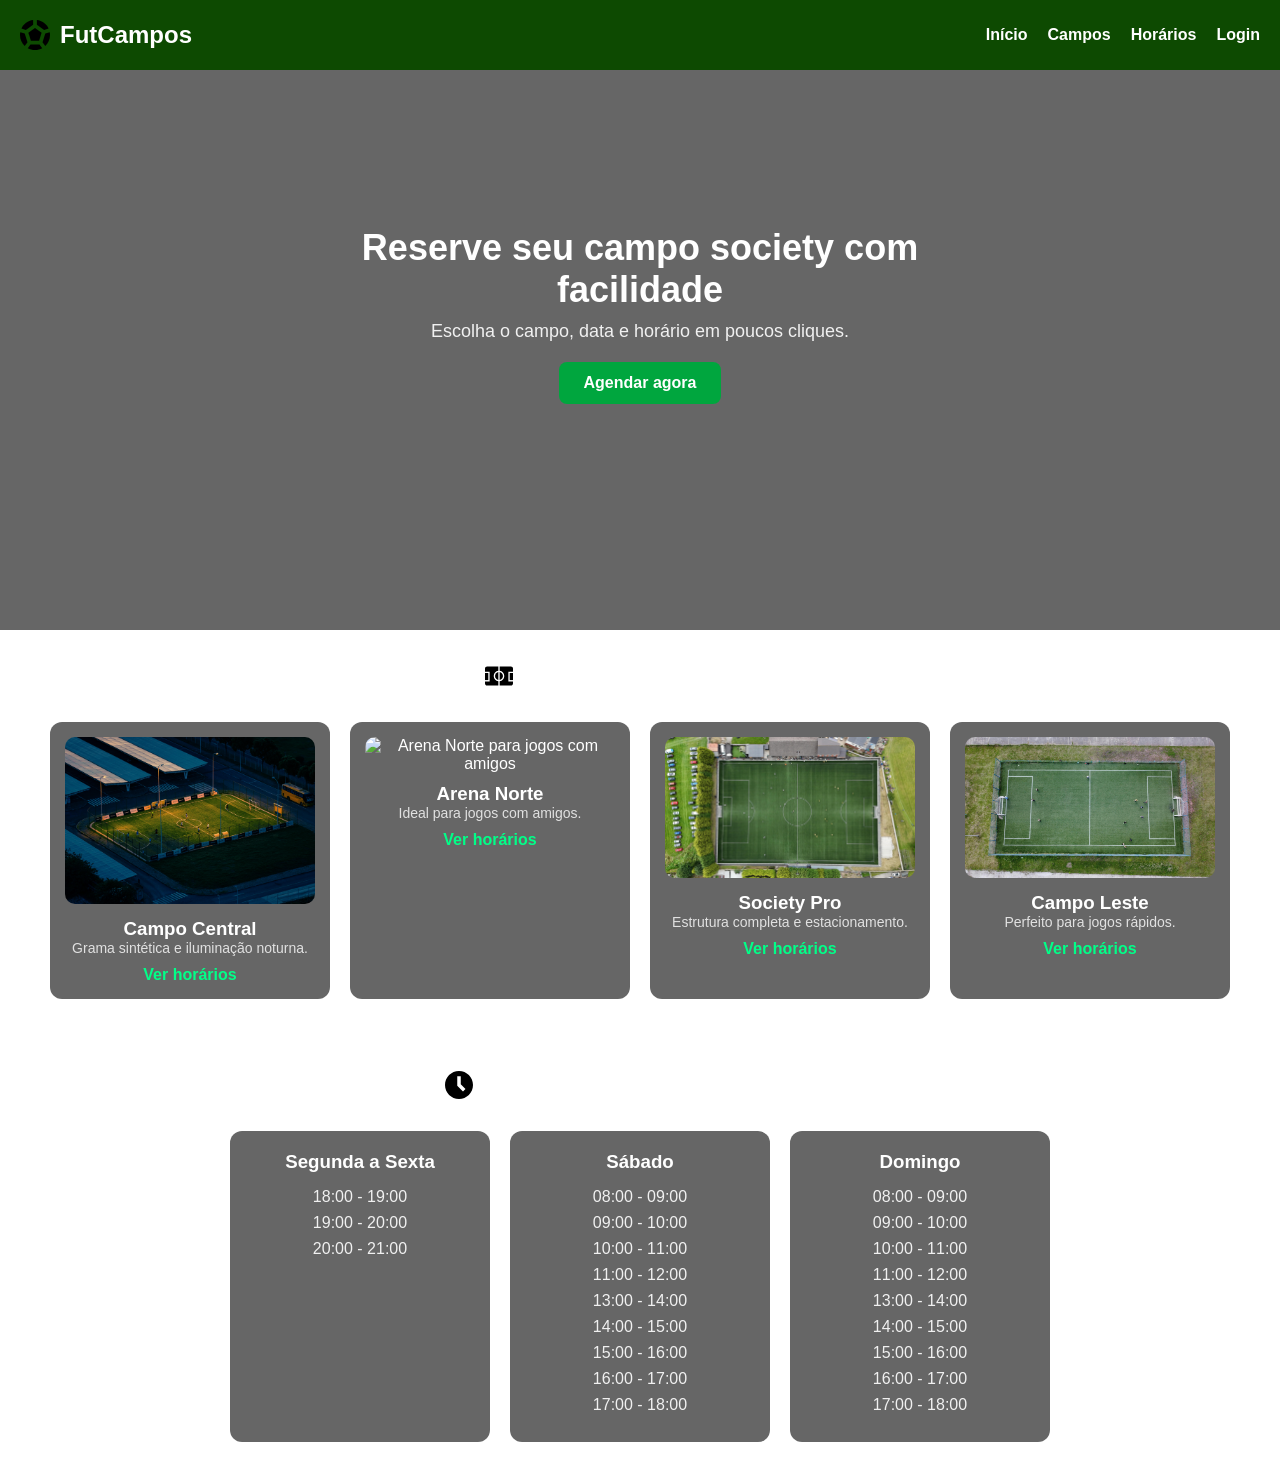
==== index.html @ c00eb6a9 "corrige fechamento da tag main" ====
<!DOCTYPE html>
<html lang="pt-BR">
<head>
    <meta charset="UTF-8">
    <meta name="viewport" content="width=device-width, initial-scale=1.0">
    <title>FutCampos</title>

    <link rel="stylesheet" href="css/style.css">
</head>

<body>

    <!-- FUNDO -->
    <div class="background"></div>

    <!-- CABEÇALHO -->
    <header class="header">

        <h1 id="logo">
            <img src="icones/Logo.svg" alt="Logo FutCampos">
            FutCampos
        </h1>

        <!-- MENU DE NAVEGAÇÃO -->
        <nav class="menu">
            <a href="#">Início</a>
            <a href="#">Campos</a>
            <a href="#">Horários</a>
            <a href="#">Login</a>
        </nav>

    </header>

    <!-- CONTEÚDO PRINCIPAL -->
    <main>

        <!-- HERO -->
        <section class="hero">

            <h2>Reserve seu campo society com facilidade</h2>

            <p>
                Escolha o campo, data e horário em poucos cliques.
            </p>

            <button>Agendar agora</button>

        </section>

        <!-- CAMPOS -->
        <section class="campos">

            <h2>
                <img src="icones/Campos.svg" alt="Campos disponíveis">
                Campos disponíveis
            </h2>

            <!-- CONTAINER DOS CARDS -->
            <div class="cards-container">

                <!-- CARD 1 -->
                <article class="card">

                    <img src="imagens/CampoCentral.jpg"
                         alt="Campo Central com grama sintética">

                    <h3>Campo Central</h3>

                    <p>
                        Grama sintética e iluminação noturna.
                    </p>

                    <a href="#">Ver horários</a>

                </article>

                <!-- CARD 2 -->
                <article class="card">

                    <img src="imagens/ArenaNorte.jpg"
                         alt="Arena Norte para jogos com amigos">

                    <h3>Arena Norte</h3>

                    <p>
                        Ideal para jogos com amigos.
                    </p>

                    <a href="#">Ver horários</a>

                </article>

                <!-- CARD 3 -->
                <article class="card">

                    <img src="imagens/SocietyPro.jpg"
                         alt="Campo Society Pro com estacionamento">

                    <h3>Society Pro</h3>

                    <p>
                        Estrutura completa e estacionamento.
                    </p>

                    <a href="#">Ver horários</a>

                </article>

                <!-- CARD 4 -->
                <article class="card">

                    <img src="imagens/CampoLeste.jpg"
                         alt="Campo Leste para jogos de futebol society">

                    <h3>Campo Leste</h3>

                    <p>
                        Perfeito para jogos rápidos.
                    </p>

                    <a href="#">Ver horários</a>

                </article>

            </div>

        </section>

                <!-- HORÁRIOS -->
        <section class="horarios">

            <h2>
                <img src="icones/Horarios.svg" alt="Horários De Agendamento">
                Horários De Agendamento
            </h2>

            <div class="horarios-container">

                <article class="horario-card">
                    <h3>Segunda a Sexta</h3>

                    <p>18:00 - 19:00</p>
                    <p>19:00 - 20:00</p>
                    <p>20:00 - 21:00</p>
                </article>

                <article class="horario-card">
                    <h3>Sábado</h3>

                    <p>08:00 - 09:00</p>
                    <p>09:00 - 10:00</p>
                    <p>10:00 - 11:00</p>
                    <p>11:00 - 12:00</p>
                    <p>13:00 - 14:00</p>
                    <p>14:00 - 15:00</p>
                    <p>15:00 - 16:00</p>
                    <p>16:00 - 17:00</p>
                    <p>17:00 - 18:00</p>
                </article>

                <article class="horario-card">
                    <h3>Domingo</h3>

                    <p>08:00 - 09:00</p>
                    <p>09:00 - 10:00</p>
                    <p>10:00 - 11:00</p>
                    <p>11:00 - 12:00</p>
                    <p>13:00 - 14:00</p>
                    <p>14:00 - 15:00</p>
                    <p>15:00 - 16:00</p>
                    <p>16:00 - 17:00</p>
                    <p>17:00 - 18:00</p>
                </article>

            </div>

        </section>
    </main>

</body>
</html>
---- css/style.css ----
/* ===================== */
/* RESET */
/* ===================== */
* {
    margin: 0;
    padding: 0;
    box-sizing: border-box;
}

/* ===================== */
/* BODY */
/* ===================== */
body {
    font-family: Arial, sans-serif;
}

/* ===================== */
/* FUNDO */
/* ===================== */
.background {
    position: fixed;
    inset: 0;

    background: url("../imagens/Bg.jpg") center/cover no-repeat;

    filter: blur(10px);
    transform: scale(1.1);

    z-index: 0;
}

/* ===================== */
/* HEADER */
/* ===================== */
.header {
    position: fixed;
    top: 0;
    left: 0;

    width: 100%;
    height: 70px;

    background: rgb(13, 74, 1);

    display: flex;
    align-items: center;
    justify-content: space-between;

    padding: 0 20px;

    z-index: 10;
}

/* ===================== */
/* LOGO */
/* ===================== */
#logo {
    color: white;
    font-size: 24px;
    font-weight: bold;

    display: flex;
    align-items: center;
    gap: 10px;
}

#logo img {
    width: 30px;
    height: 30px;
    object-fit: contain;
}

/* ===================== */
/* MENU */
/* ===================== */
.menu {
    display: flex;
    gap: 20px;
}

.menu a {
    color: white;
    text-decoration: none;
    font-weight: bold;

    transition: 0.2s;
}

.menu a:hover {
    opacity: 0.7;
}

/* ===================== */
/* HERO */
/* ===================== */
.hero {
    height: 70vh;

    display: flex;
    flex-direction: column;
    justify-content: center;
    align-items: center;

    text-align: center;
    color: white;

    padding: 0 20px;

    position: relative;
    z-index: 2;

    background: rgba(0, 0, 0, 0.6);
}

/* TÍTULO */
.hero h2 {
    font-size: 36px;
    max-width: 600px;
}

/* TEXTO */
.hero p {
    margin-top: 10px;

    font-size: 18px;
    opacity: 0.9;

    max-width: 500px;
}

/* BOTÃO */
.hero button {
    margin-top: 20px;

    padding: 12px 25px;

    border: none;
    border-radius: 8px;

    background: #00a63e;
    color: white;

    font-size: 16px;
    font-weight: bold;

    cursor: pointer;

    transition: 0.2s;
}

.hero button:hover {
    transform: scale(1.05);
    background: #008f35;
}

/* ===================== */
/* SEÇÃO CAMPOS */
/* ===================== */
.campos {
    padding: 30px 20px;

    text-align: center;
    color: white;

    position: relative;
    z-index: 2;
}

/* TÍTULO */
.campos h2 {
    font-size: 28px;
    margin-bottom: 30px;

    display: flex;
    align-items: center;
    justify-content: center;
    gap: 10px;
}

.campos h2 img {
    width: 28px;
    height: 28px;
}

/* ===================== */
/* CONTAINER DOS CARDS */
/* ===================== */
.cards-container {
    display: flex;
    justify-content: center;
    gap: 20px;

    flex-wrap: wrap;
}

/* ===================== */
/* CARD */
/* ===================== */
.card {
    width: 280px;

    background: rgba(0, 0, 0, 0.6);

    border-radius: 12px;

    padding: 15px;

    transition: 0.3s;
}

.card:hover {
    transform: translateY(-5px);
}

/* IMAGEM */
.card img {
    width: 100%;
    border-radius: 10px;
}

/* TÍTULO */
.card h3 {
    margin-top: 10px;
}

/* TEXTO */
.card p {
    font-size: 14px;
    opacity: 0.8;
}

/* LINK */
.card a {
    display: inline-block;
    margin-top: 10px;

    color: #00ff88;

    font-weight: bold;
    text-decoration: none;
}

/* ===================== */
/* HORÁRIOS */
/* ===================== */
.horarios {
    padding: 40px 20px;

    text-align: center;
    color: white;

    position: relative;
    z-index: 2;
}

/* TÍTULO */
.horarios h2 {
    font-size: 28px;
    margin-bottom: 30px;

    display: flex;
    align-items: center;
    justify-content: center;
    gap: 10px;
}

.horarios h2 img {
    width: 28px;
    height: 28px;
}

/* CONTAINER */
.horarios-container {
    display: flex;
    justify-content: center;
    gap: 20px;

    flex-wrap: wrap;
}

/* CARD */
.horario-card {
    width: 260px;

    background: rgba(0, 0, 0, 0.6);

    border-radius: 12px;

    padding: 20px;
}

/* TÍTULO */
.horario-card h3 {
    margin-bottom: 15px;
}

/* HORÁRIOS */
.horario-card p {
    margin: 8px 0;

    opacity: 0.9;
}
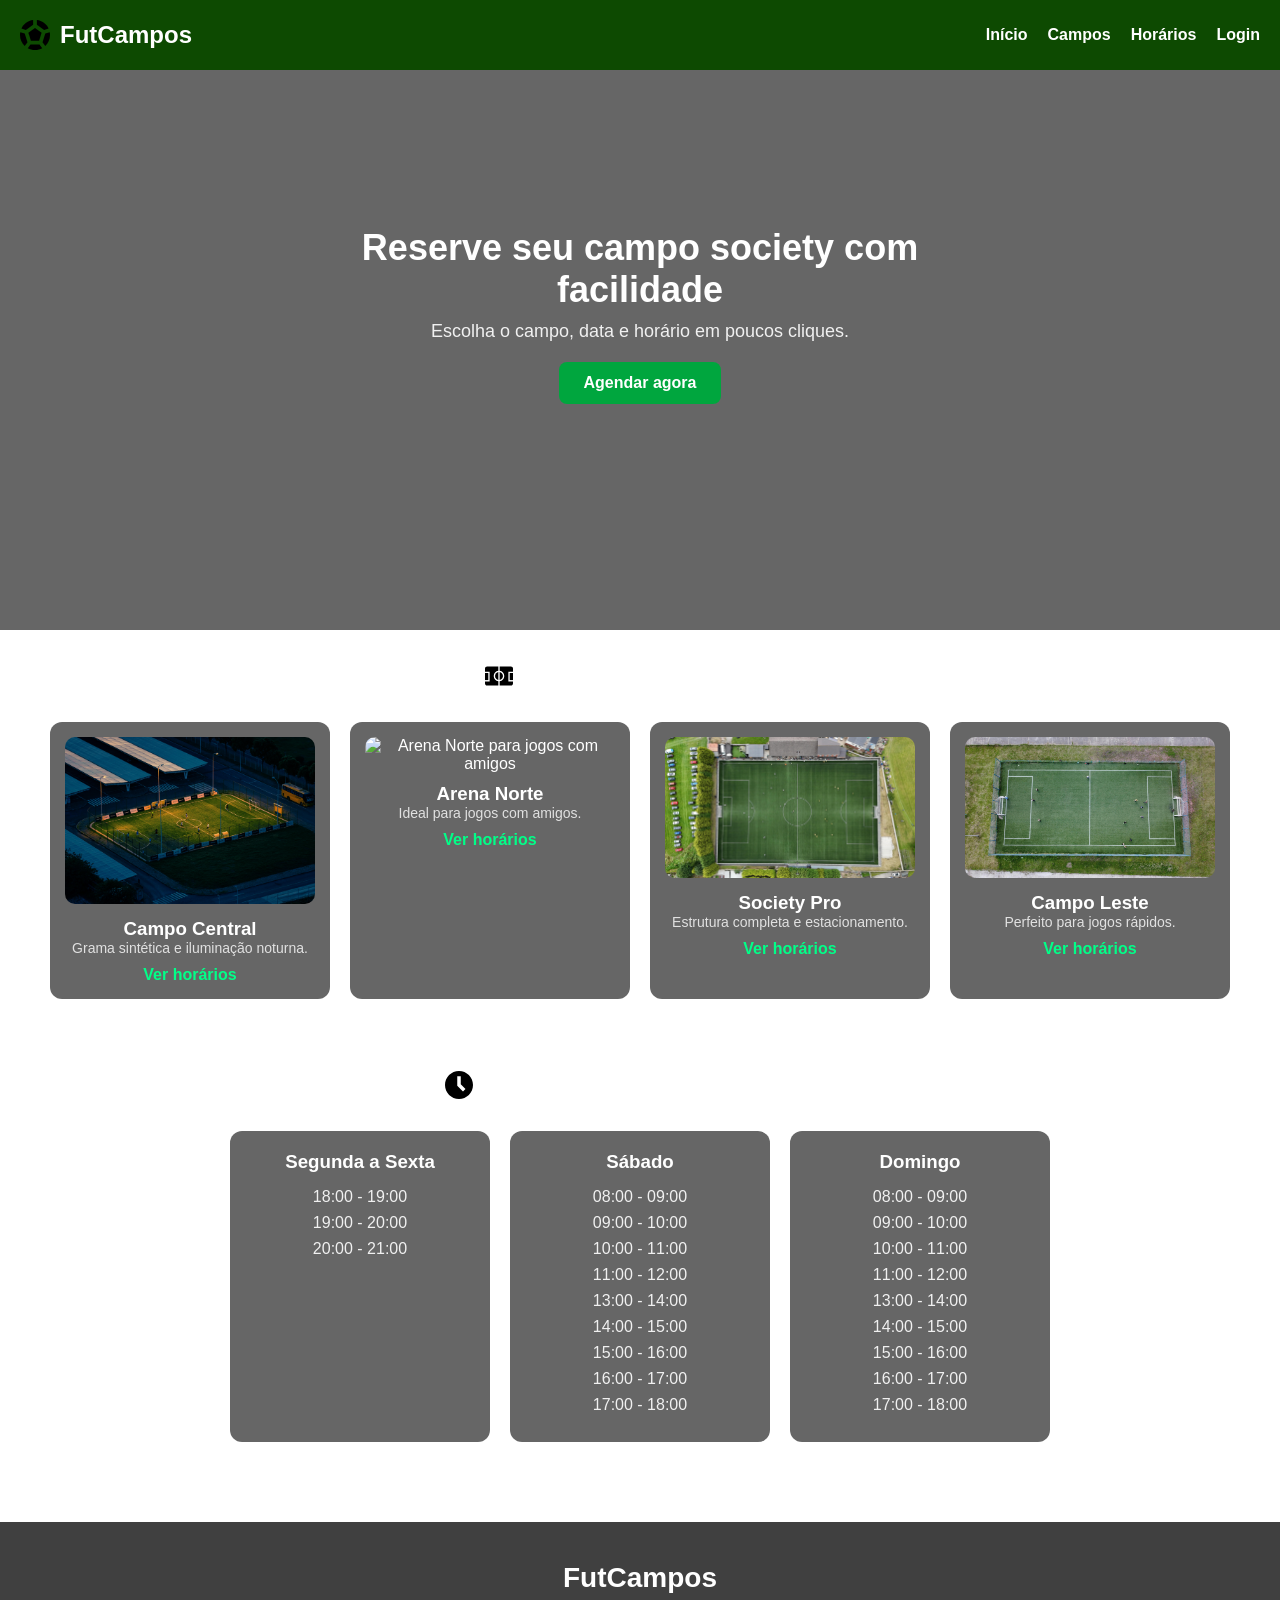
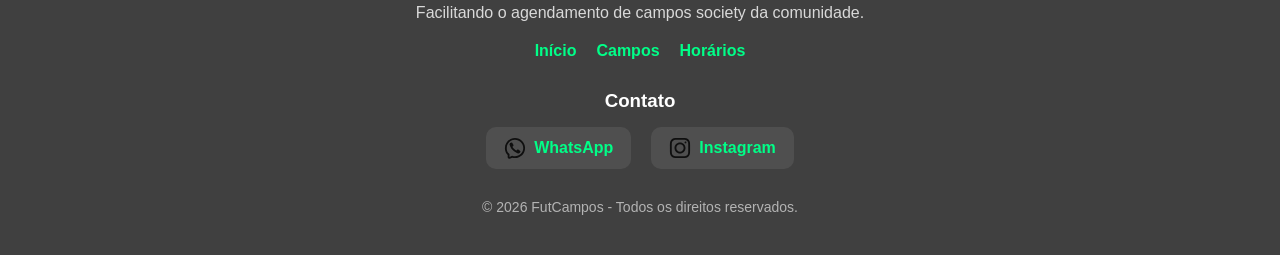
==== commit c7c5586f: "footer e contatos" ====
--- a/index.html
+++ b/index.html
@@ -177,5 +177,59 @@
         </section>
     </main>
 
+    <!-- RODAPÉ -->
+    <footer class="footer">
+
+        <div class="footer-content">
+
+            <h2>FutCampos</h2>
+
+            <p>
+                Facilitando o agendamento de campos society da comunidade.
+            </p>
+
+            <div class="footer-links">
+
+                <a href="#">Início</a>
+                <a href="#">Campos</a>
+                <a href="#">Horários</a>
+
+            </div>
+
+                <div class="footer-contato">
+
+                    <h3>Contato</h3>
+
+                    <div class="contato-links">
+
+                        <a href="https://wa.me/5543999999999"
+                        target="_blank">
+
+                            <img src="icones/Whatsapp.svg"
+                                alt="WhatsApp">
+
+                            WhatsApp
+                        </a>
+
+                        <a href="https://www.instagram.com"
+                        target="_blank">
+
+                            <img src="icones/Instagram.svg"
+                                alt="Instagram">
+
+                            Instagram
+                        </a>
+
+                    </div>
+
+                </div>
+            <span class="copyright">
+                © 2026 FutCampos - Todos os direitos reservados.
+            </span>
+
+        </div>
+
+    </footer>
+
 </body>
 </html>
--- a/css/style.css
+++ b/css/style.css
@@ -299,4 +299,123 @@
     margin: 8px 0;
 
     opacity: 0.9;
+}
+
+/* ===================== */
+/* FOOTER */
+/* ===================== */
+.footer {
+    background: rgba(0, 0, 0, 0.75);
+
+    color: white;
+
+    padding: 40px 20px;
+
+    text-align: center;
+
+    position: relative;
+    z-index: 2;
+
+    margin-top: 40px;
+
+    backdrop-filter: blur(6px);
+}
+
+/* CONTEÚDO */
+.footer-content {
+    max-width: 1000px;
+    margin: 0 auto;
+}
+
+/* TÍTULO */
+.footer h2 {
+    font-size: 28px;
+}
+
+/* TEXTO */
+.footer p {
+    margin-top: 10px;
+
+    opacity: 0.8;
+}
+
+/* LINKS */
+.footer-links {
+    margin-top: 20px;
+
+    display: flex;
+    justify-content: center;
+    gap: 20px;
+
+    flex-wrap: wrap;
+}
+
+/* LINKS GERAIS */
+.footer a {
+    color: #00ff88;
+
+    text-decoration: none;
+
+    font-weight: bold;
+
+    transition: 0.2s;
+}
+
+.footer a:hover {
+    opacity: 0.7;
+}
+
+/* COPYRIGHT */
+.copyright {
+    display: block;
+
+    margin-top: 30px;
+
+    opacity: 0.6;
+
+    font-size: 14px;
+}
+
+/* ===================== */
+/* CONTATO FOOTER */
+/* ===================== */
+.footer-contato {
+    margin-top: 30px;
+}
+
+.footer-contato h3 {
+    margin-bottom: 15px;
+}
+
+.contato-links {
+    display: flex;
+    justify-content: center;
+    gap: 20px;
+
+    flex-wrap: wrap;
+}
+
+.contato-links a {
+    display: flex;
+    align-items: center;
+    gap: 8px;
+
+    background: rgba(255, 255, 255, 0.08);
+
+    padding: 10px 18px;
+
+    border-radius: 10px;
+
+    transition: 0.3s;
+}
+
+.contato-links a:hover {
+    transform: translateY(-3px);
+
+    background: rgba(255, 255, 255, 0.15);
+}
+
+.contato-links img {
+    width: 22px;
+    height: 22px;
 }
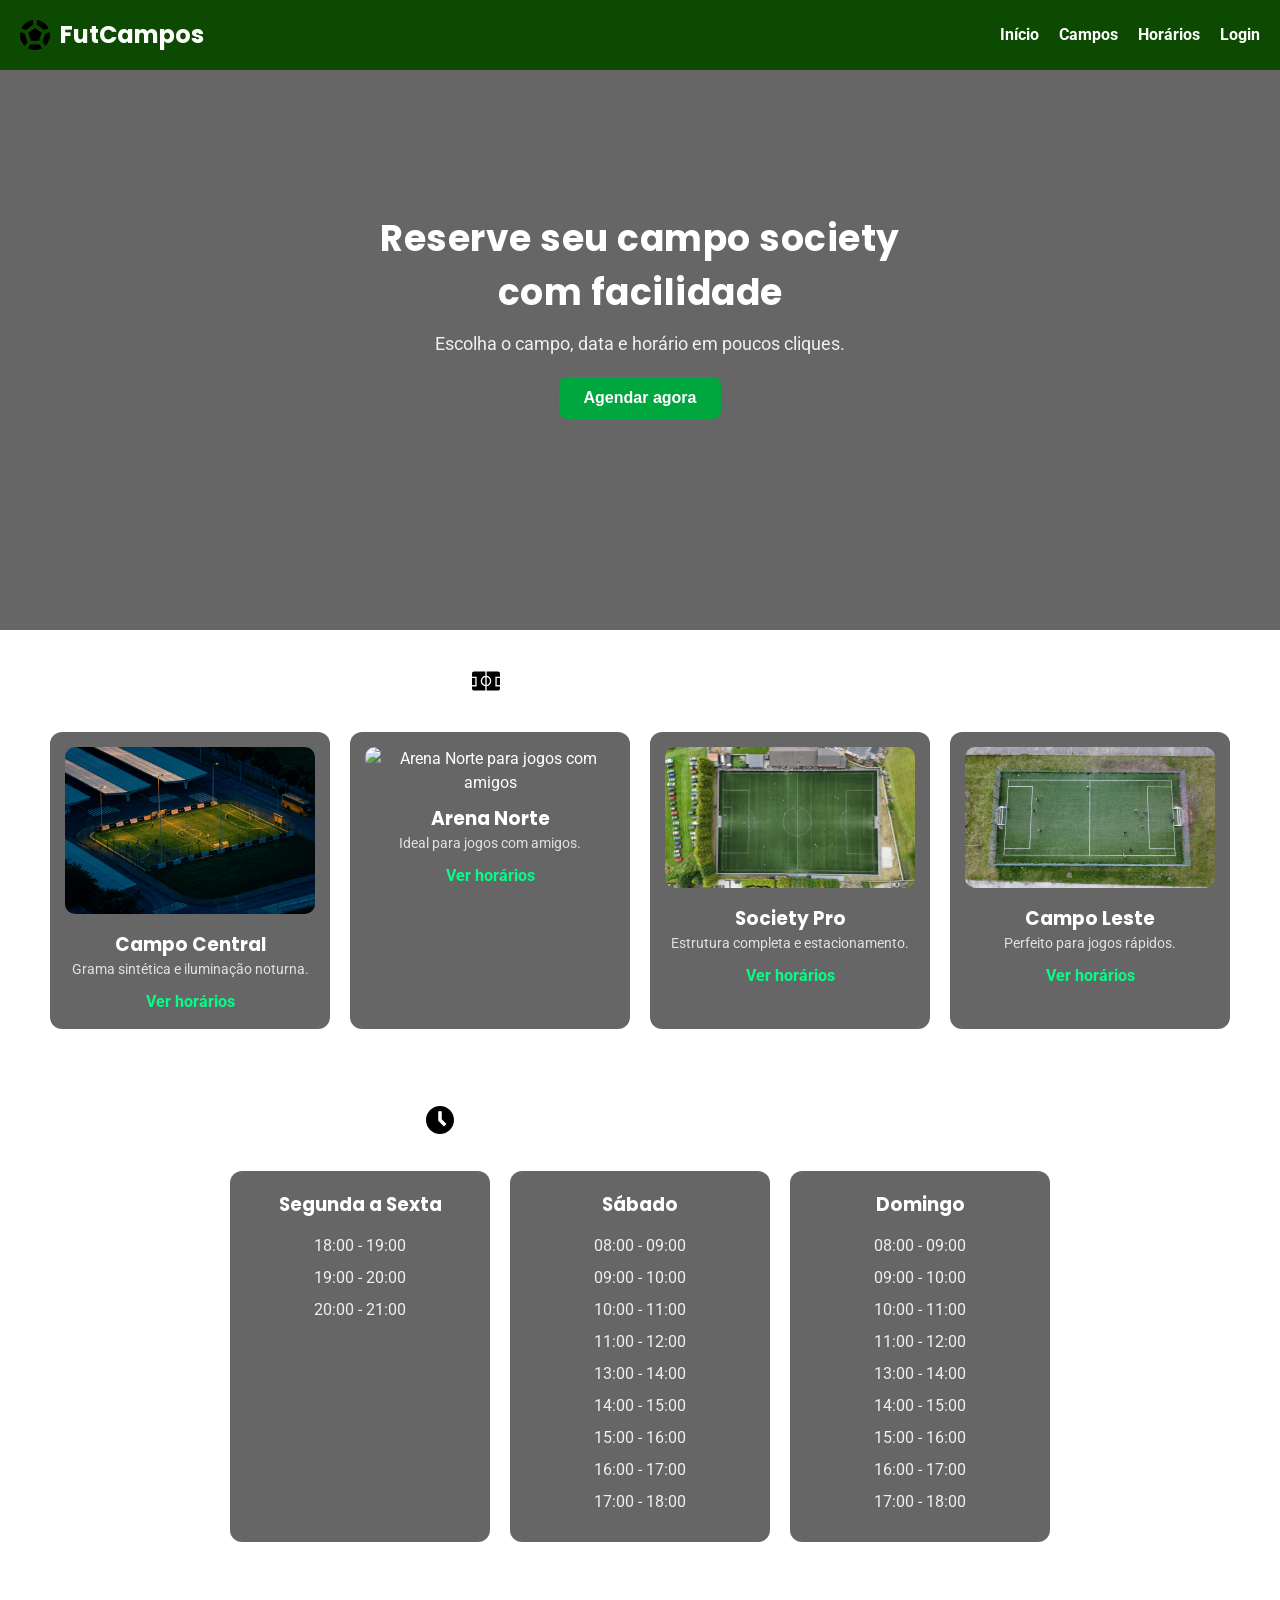
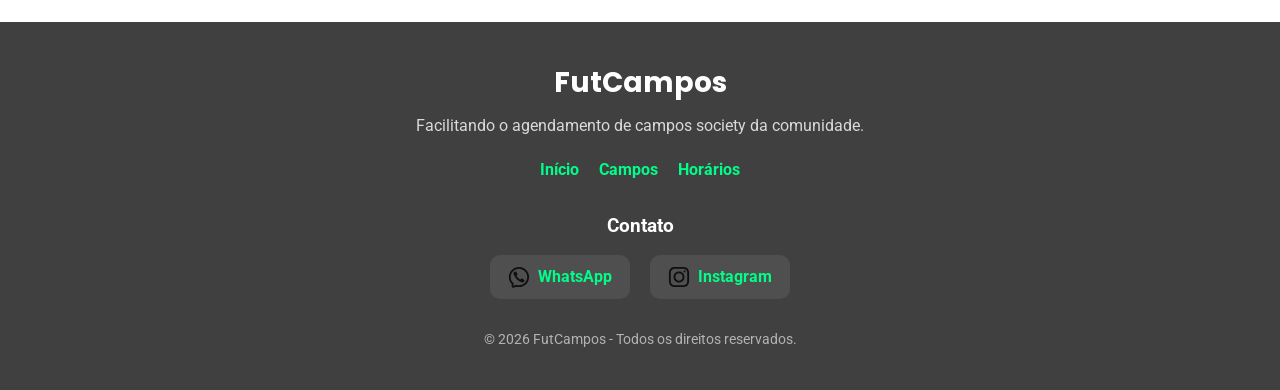
==== commit 5b323213: "Consertei os botões e mudei algumas fontes" ====
--- a/index.html
+++ b/index.html
@@ -1,10 +1,23 @@
 <!DOCTYPE html>
 <html lang="pt-BR">
+
 <head>
     <meta charset="UTF-8">
     <meta name="viewport" content="width=device-width, initial-scale=1.0">
+
     <title>FutCampos</title>
 
+    <!-- GOOGLE FONTS -->
+    <link rel="preconnect" href="https://fonts.googleapis.com">
+
+    <link rel="preconnect"
+          href="https://fonts.gstatic.com"
+          crossorigin>
+
+    <link href="https://fonts.googleapis.com/css2?family=Poppins:wght@400;600;700&family=Roboto:wght@400;500&display=swap"
+          rel="stylesheet">
+
+    <!-- CSS -->
     <link rel="stylesheet" href="css/style.css">
 </head>
 
@@ -23,10 +36,10 @@
 
         <!-- MENU DE NAVEGAÇÃO -->
         <nav class="menu">
-            <a href="#">Início</a>
-            <a href="#">Campos</a>
-            <a href="#">Horários</a>
-            <a href="#">Login</a>
+            <a href="#inicio">Início</a>
+            <a href="#campos">Campos</a>
+            <a href="#horarios">Horários</a>
+            <a href="login.html">Login</a>
         </nav>
 
     </header>
@@ -35,7 +48,7 @@
     <main>
 
         <!-- HERO -->
-        <section class="hero">
+        <section class="hero" id="inicio">
 
             <h2>Reserve seu campo society com facilidade</h2>
 
@@ -48,7 +61,7 @@
         </section>
 
         <!-- CAMPOS -->
-        <section class="campos">
+        <section class="campos" id="campos">
 
             <h2>
                 <img src="icones/Campos.svg" alt="Campos disponíveis">
@@ -126,25 +139,30 @@
 
         </section>
 
-                <!-- HORÁRIOS -->
-        <section class="horarios">
+        <!-- HORÁRIOS -->
+        <section class="horarios" id="horarios">
 
             <h2>
-                <img src="icones/Horarios.svg" alt="Horários De Agendamento">
+                <img src="icones/Horarios.svg"
+                     alt="Horários De Agendamento">
+
                 Horários De Agendamento
             </h2>
 
             <div class="horarios-container">
 
                 <article class="horario-card">
+
                     <h3>Segunda a Sexta</h3>
 
                     <p>18:00 - 19:00</p>
                     <p>19:00 - 20:00</p>
                     <p>20:00 - 21:00</p>
+
                 </article>
 
                 <article class="horario-card">
+
                     <h3>Sábado</h3>
 
                     <p>08:00 - 09:00</p>
@@ -156,9 +174,11 @@
                     <p>15:00 - 16:00</p>
                     <p>16:00 - 17:00</p>
                     <p>17:00 - 18:00</p>
+
                 </article>
 
                 <article class="horario-card">
+
                     <h3>Domingo</h3>
 
                     <p>08:00 - 09:00</p>
@@ -170,11 +190,13 @@
                     <p>15:00 - 16:00</p>
                     <p>16:00 - 17:00</p>
                     <p>17:00 - 18:00</p>
+
                 </article>
 
             </div>
 
         </section>
+
     </main>
 
     <!-- RODAPÉ -->
@@ -190,39 +212,43 @@
 
             <div class="footer-links">
 
-                <a href="#">Início</a>
-                <a href="#">Campos</a>
-                <a href="#">Horários</a>
-
-            </div>
-
-                <div class="footer-contato">
-
-                    <h3>Contato</h3>
-
-                    <div class="contato-links">
-
-                        <a href="https://wa.me/5543999999999"
-                        target="_blank">
-
-                            <img src="icones/Whatsapp.svg"
-                                alt="WhatsApp">
-
-                            WhatsApp
-                        </a>
-
-                        <a href="https://www.instagram.com"
-                        target="_blank">
-
-                            <img src="icones/Instagram.svg"
-                                alt="Instagram">
-
-                            Instagram
-                        </a>
-
-                    </div>
+                <a href="#inicio">Início</a>
+                <a href="#campos">Campos</a>
+                <a href="#horarios">Horários</a>
+
+            </div>
+
+            <!-- CONTATO -->
+            <div class="footer-contato">
+
+                <h3>Contato</h3>
+
+                <div class="contato-links">
+
+                    <a href="https://wa.me/5543999999999"
+                       target="_blank">
+
+                        <img src="icones/Whatsapp.svg"
+                             alt="WhatsApp">
+
+                        WhatsApp
+
+                    </a>
+
+                    <a href="https://www.instagram.com"
+                       target="_blank">
+
+                        <img src="icones/Instagram.svg"
+                             alt="Instagram">
+
+                        Instagram
+
+                    </a>
 
                 </div>
+
+            </div>
+
             <span class="copyright">
                 © 2026 FutCampos - Todos os direitos reservados.
             </span>
@@ -232,4 +258,5 @@
     </footer>
 
 </body>
-</html>
+
+</html>
--- a/css/style.css
+++ b/css/style.css
@@ -11,7 +11,21 @@
 /* BODY */
 /* ===================== */
 body {
-    font-family: Arial, sans-serif;
+    font-family: 'Roboto', sans-serif;
+    line-height: 1.5;
+}
+
+/* ===================== */
+/* FONTES DOS TÍTULOS */
+/* ===================== */
+.hero h2,
+.campos h2,
+.horarios h2,
+.footer h2,
+.card h3,
+.horario-card h3,
+#logo {
+    font-family: 'Poppins', sans-serif;
 }
 
 /* ===================== */
@@ -116,6 +130,9 @@
 .hero h2 {
     font-size: 36px;
     max-width: 600px;
+
+    font-weight: 700;
+    letter-spacing: 0.5px;
 }
 
 /* TEXTO */
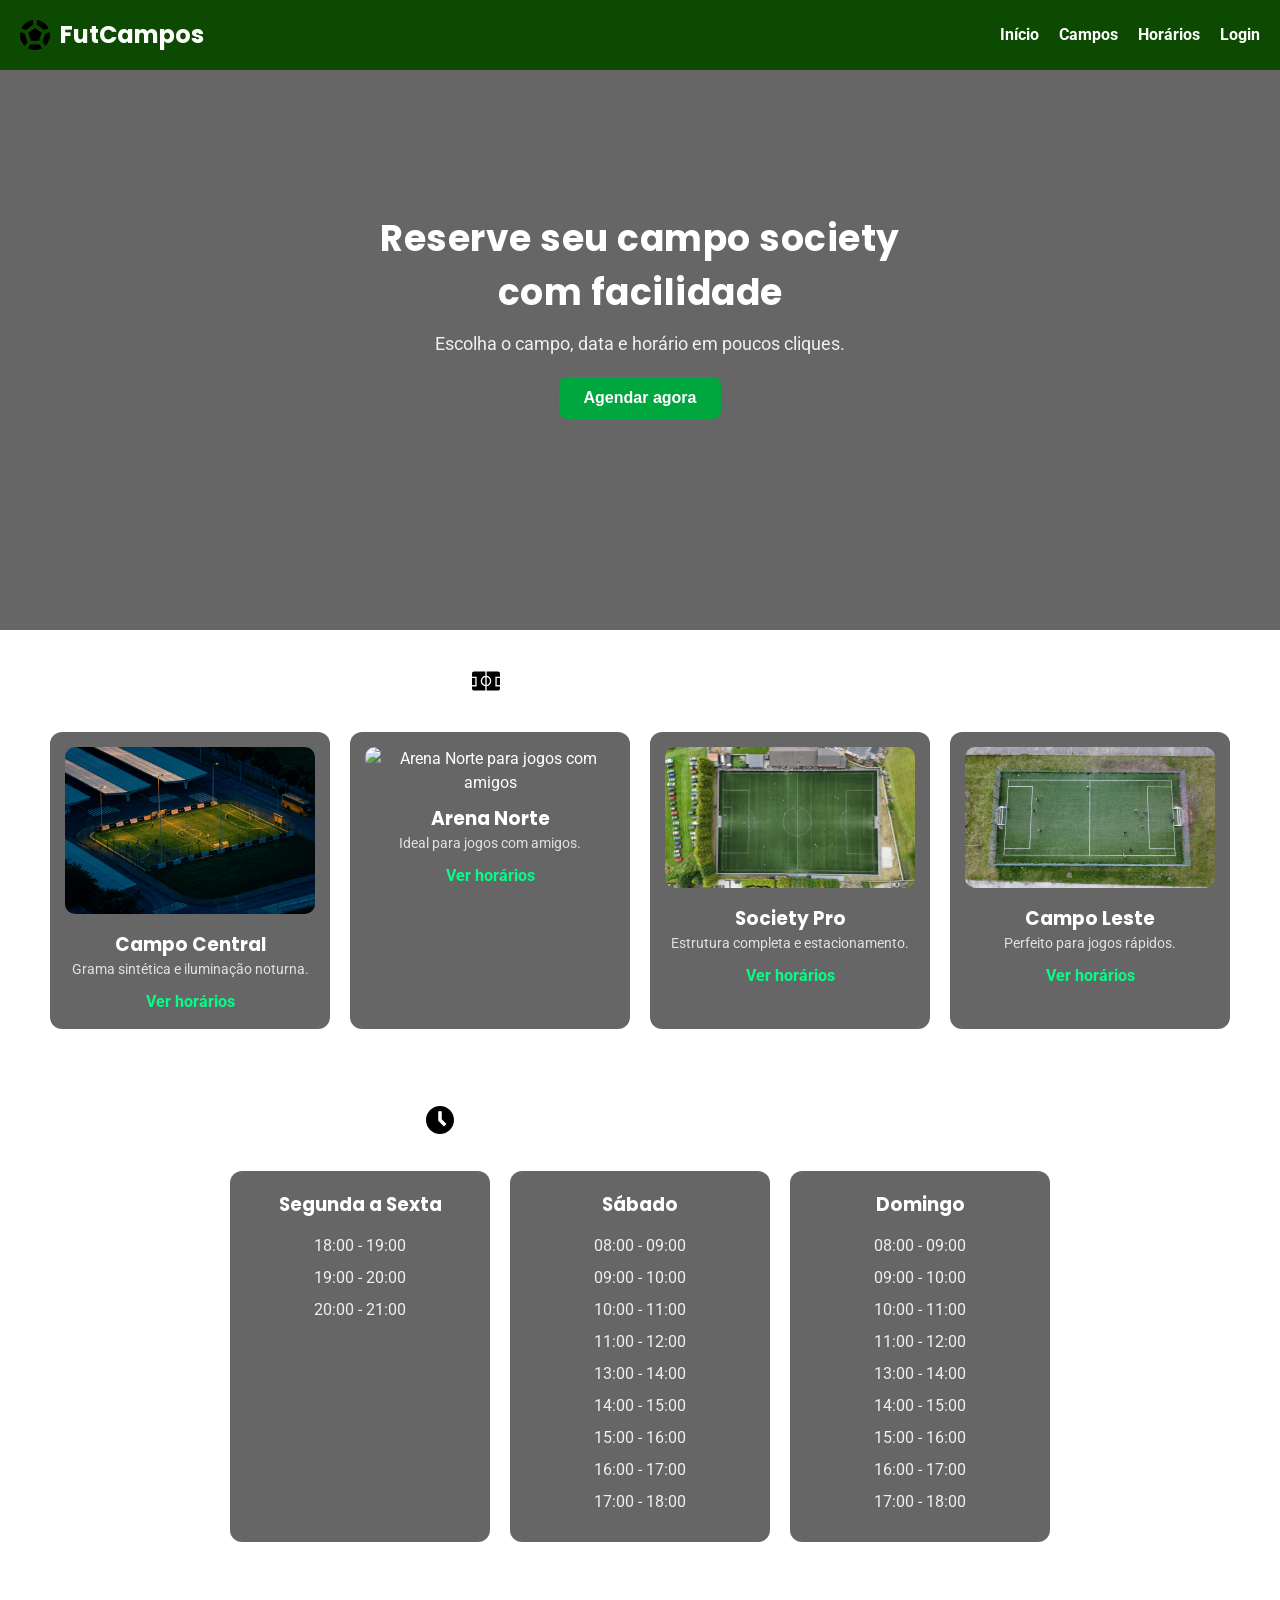
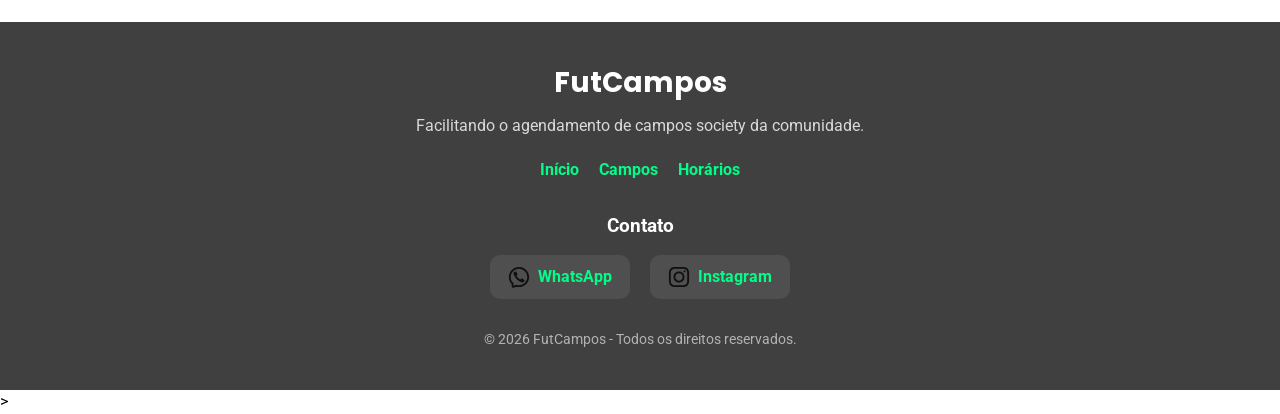
==== commit 6b7dd28f: "correção da cor da caixa da janela de login" ====
--- a/index.html
+++ b/index.html
@@ -259,4 +259,4 @@
 
 </body>
 
-</html>+</html>>
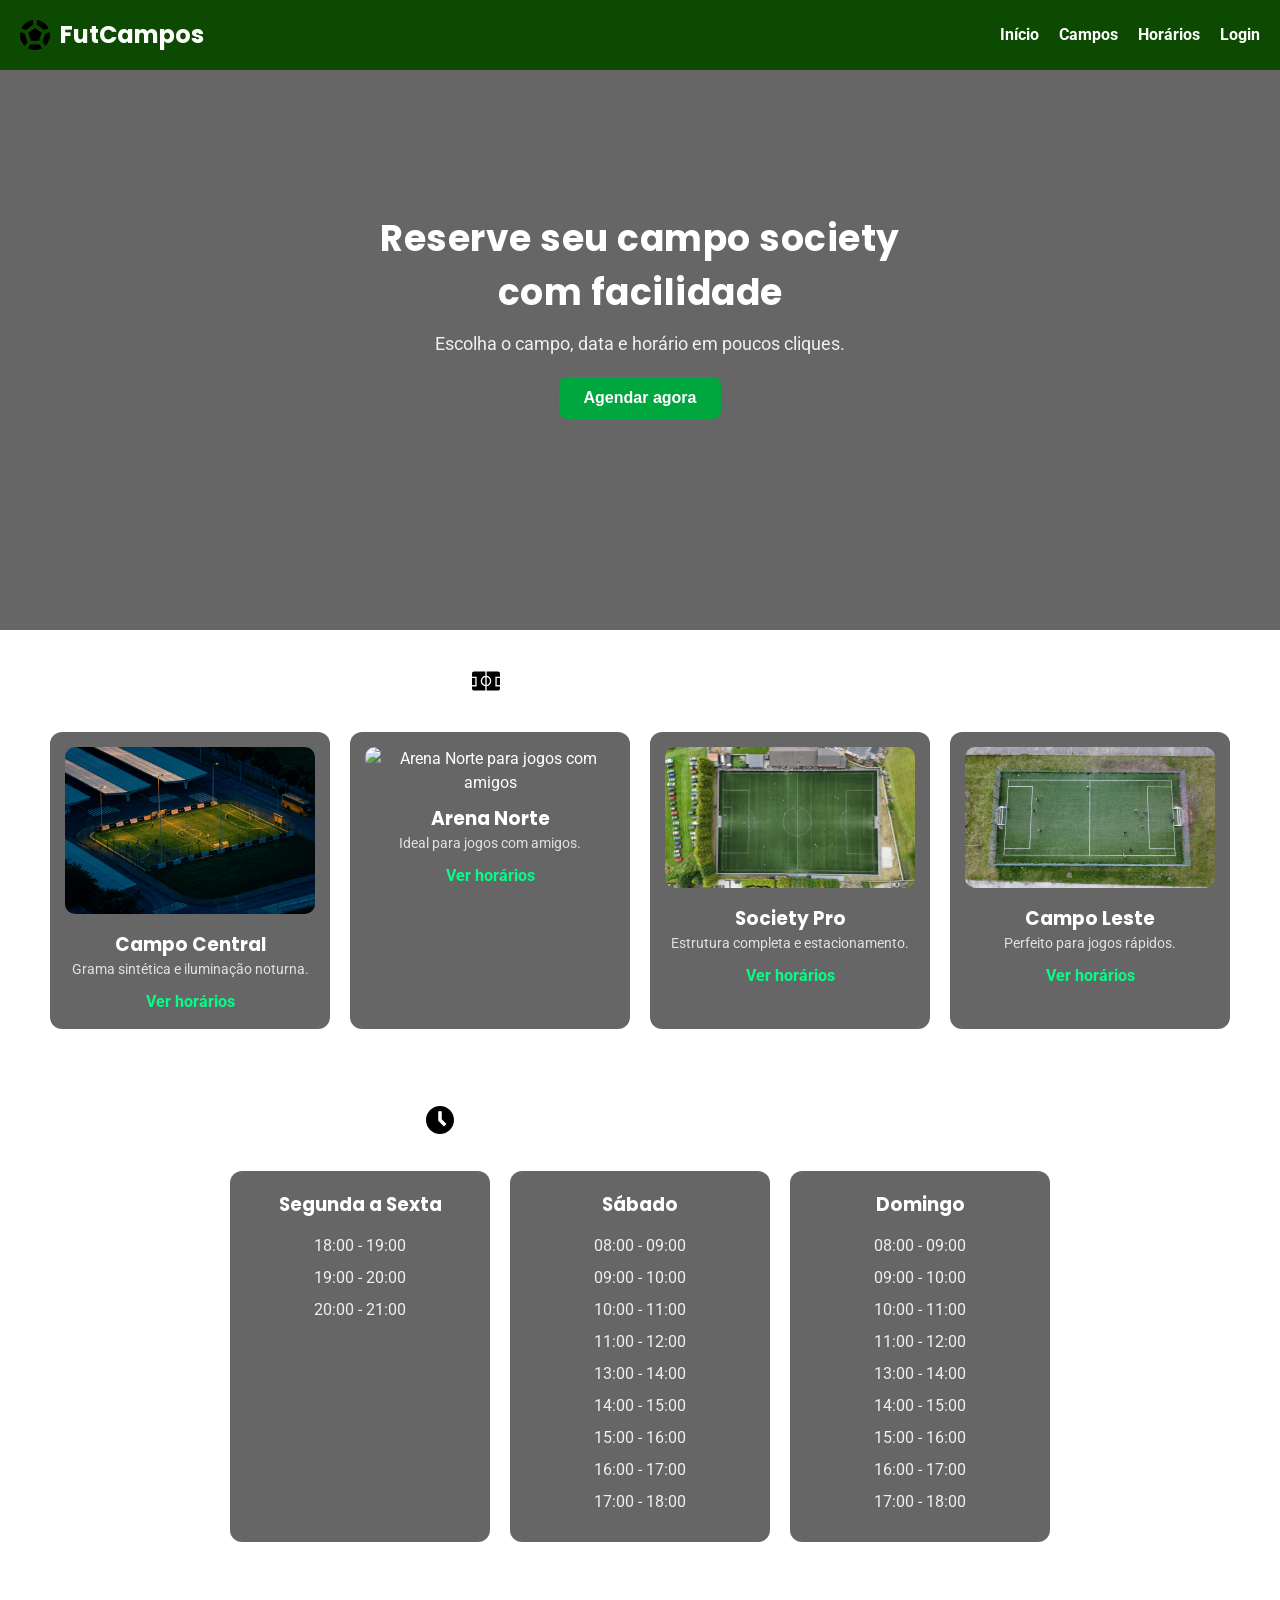
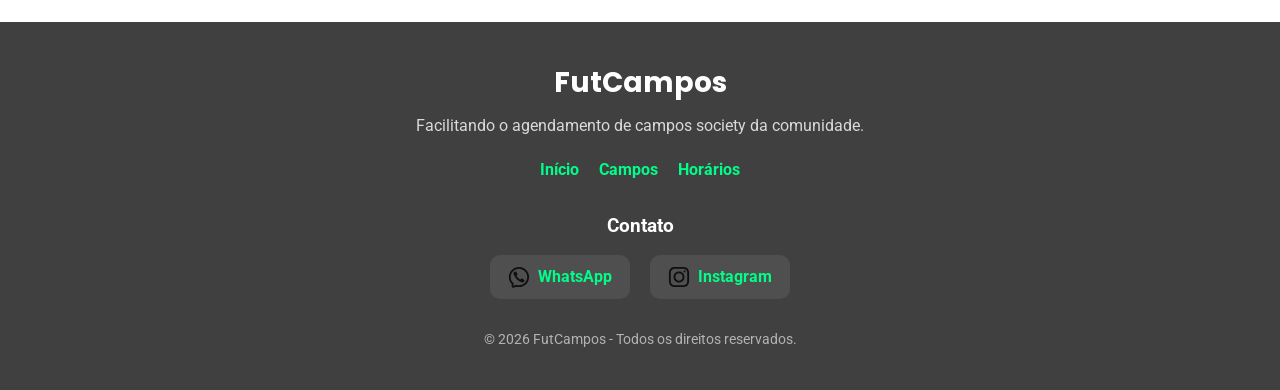
==== commit c376b9fc: "Fix closing html tag formatting" ====
--- a/index.html
+++ b/index.html
@@ -259,4 +259,4 @@
 
 </body>
 
-</html>>+</html>
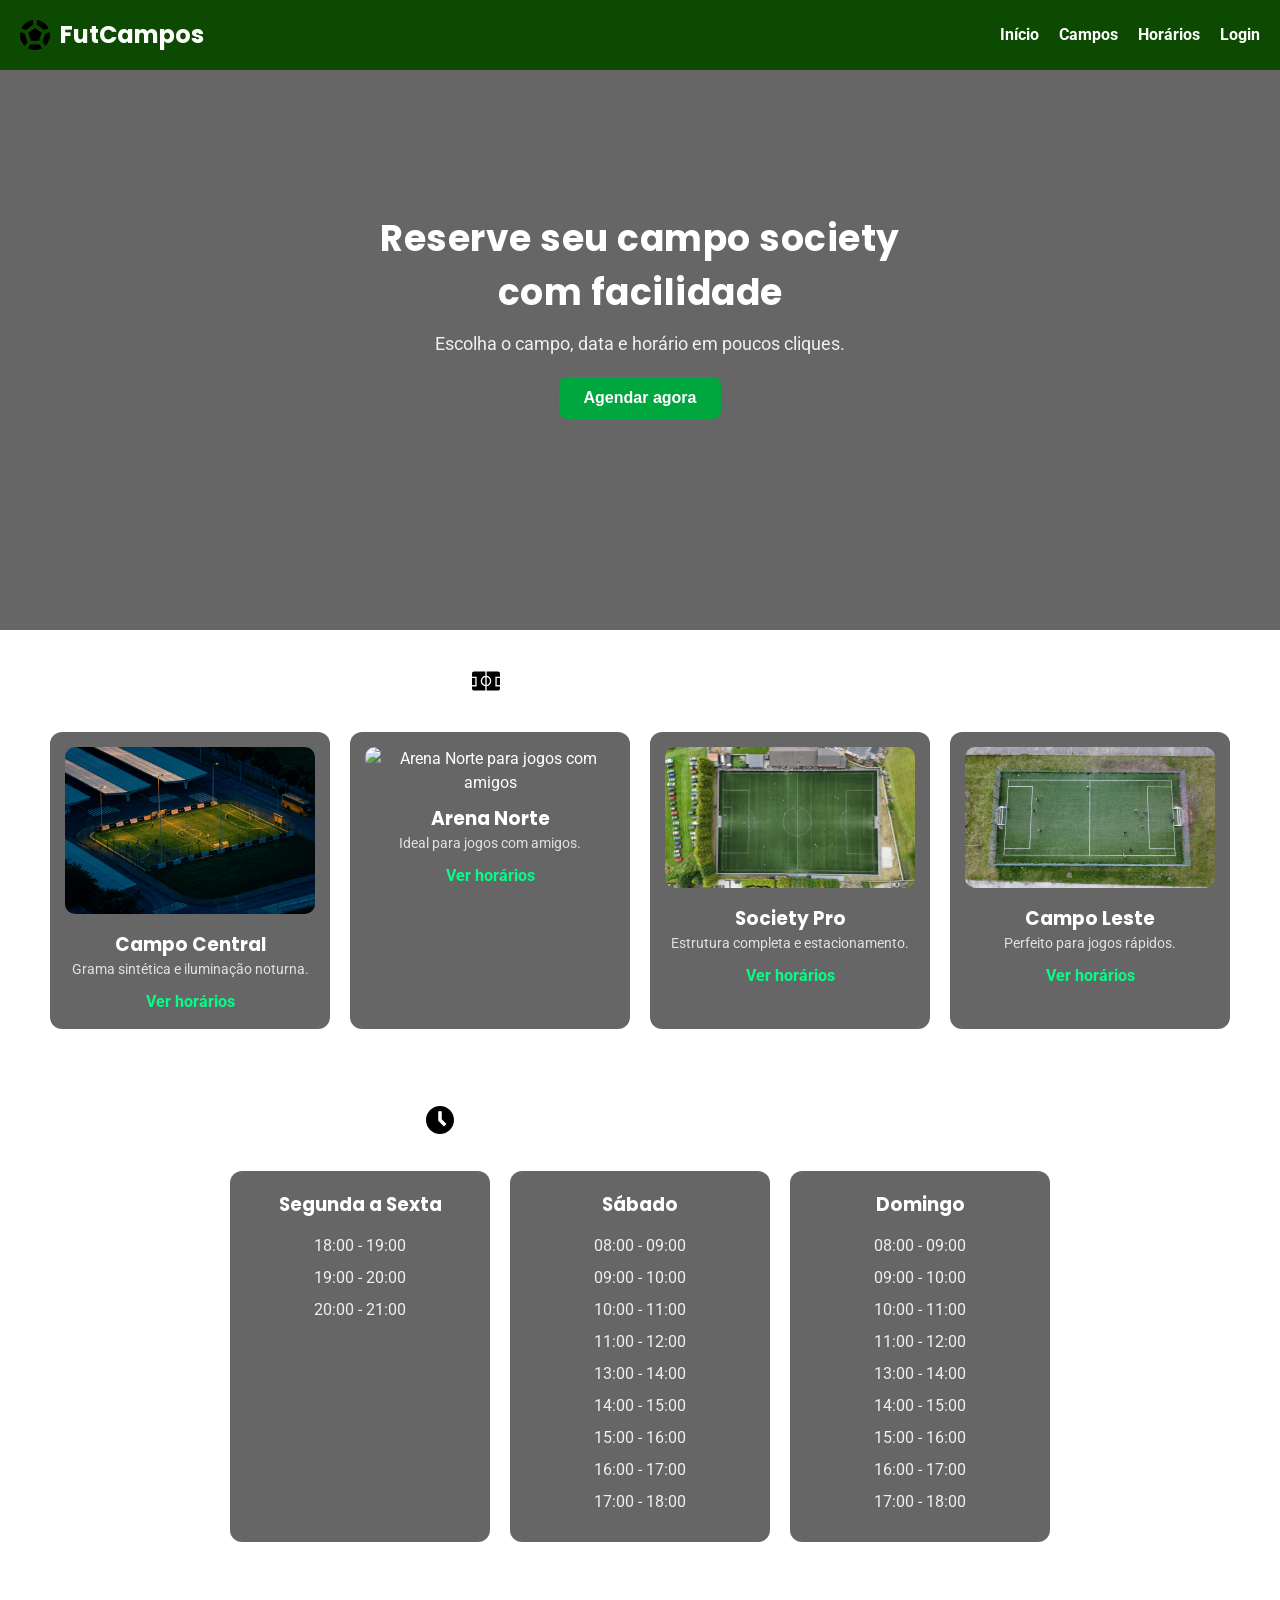
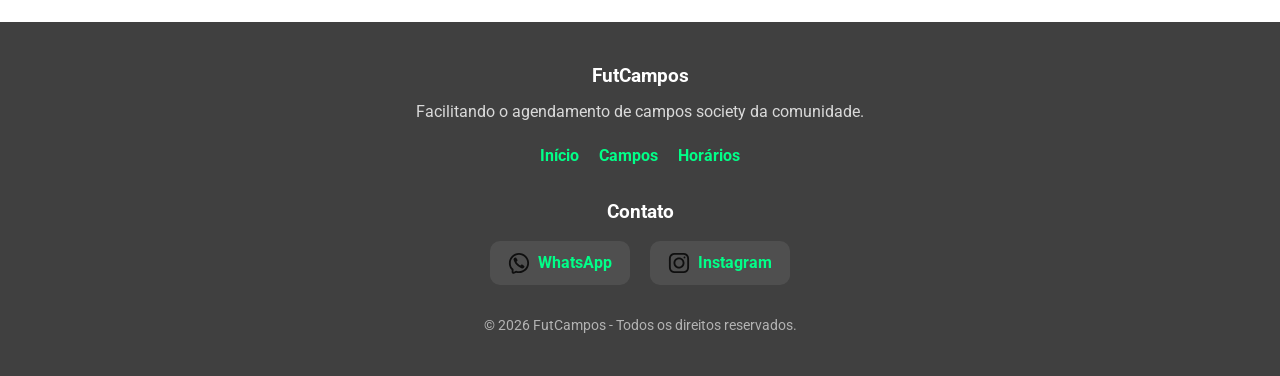
==== commit fbb4ef74: "criação da tela de cadastro, e alguns ajustes na tela principal(botões dos cards de campo, e listage" ====
--- a/index.html
+++ b/index.html
@@ -83,7 +83,7 @@
                         Grama sintética e iluminação noturna.
                     </p>
 
-                    <a href="#">Ver horários</a>
+                    <a href="#horarios">Ver horários</a>
 
                 </article>
 
@@ -99,7 +99,7 @@
                         Ideal para jogos com amigos.
                     </p>
 
-                    <a href="#">Ver horários</a>
+                    <a href="#horarios">Ver horários</a>
 
                 </article>
 
@@ -115,7 +115,7 @@
                         Estrutura completa e estacionamento.
                     </p>
 
-                    <a href="#">Ver horários</a>
+                    <a href="#horarios">Ver horários</a>
 
                 </article>
 
@@ -143,53 +143,71 @@
         <section class="horarios" id="horarios">
 
             <h2>
+
                 <img src="icones/Horarios.svg"
-                     alt="Horários De Agendamento">
-
-                Horários De Agendamento
+                    alt=""
+                    aria-hidden="true">
+
+                Horários de Agendamento
+
             </h2>
 
             <div class="horarios-container">
 
+                <!-- SEGUNDA A SEXTA -->
                 <article class="horario-card">
 
                     <h3>Segunda a Sexta</h3>
 
-                    <p>18:00 - 19:00</p>
-                    <p>19:00 - 20:00</p>
-                    <p>20:00 - 21:00</p>
-
-                </article>
-
+                    <ul class="lista-horarios">
+
+                        <li>18:00 - 19:00</li>
+                        <li>19:00 - 20:00</li>
+                        <li>20:00 - 21:00</li>
+
+                    </ul>
+
+                </article>
+
+                <!-- SÁBADO -->
                 <article class="horario-card">
 
                     <h3>Sábado</h3>
 
-                    <p>08:00 - 09:00</p>
-                    <p>09:00 - 10:00</p>
-                    <p>10:00 - 11:00</p>
-                    <p>11:00 - 12:00</p>
-                    <p>13:00 - 14:00</p>
-                    <p>14:00 - 15:00</p>
-                    <p>15:00 - 16:00</p>
-                    <p>16:00 - 17:00</p>
-                    <p>17:00 - 18:00</p>
-
-                </article>
-
+                    <ul class="lista-horarios">
+
+                        <li>08:00 - 09:00</li>
+                        <li>09:00 - 10:00</li>
+                        <li>10:00 - 11:00</li>
+                        <li>11:00 - 12:00</li>
+                        <li>13:00 - 14:00</li>
+                        <li>14:00 - 15:00</li>
+                        <li>15:00 - 16:00</li>
+                        <li>16:00 - 17:00</li>
+                        <li>17:00 - 18:00</li>
+
+                    </ul>
+
+                </article>
+
+                <!-- DOMINGO -->
                 <article class="horario-card">
 
                     <h3>Domingo</h3>
 
-                    <p>08:00 - 09:00</p>
-                    <p>09:00 - 10:00</p>
-                    <p>10:00 - 11:00</p>
-                    <p>11:00 - 12:00</p>
-                    <p>13:00 - 14:00</p>
-                    <p>14:00 - 15:00</p>
-                    <p>15:00 - 16:00</p>
-                    <p>16:00 - 17:00</p>
-                    <p>17:00 - 18:00</p>
+                    <ul class="lista-horarios">
+
+                        <li>08:00 - 09:00</li>
+                        <li>09:00 - 10:00</li>
+                        <li>10:00 - 11:00</li>
+                        <li>11:00 - 12:00</li>
+                        <li>13:00 - 14:00</li>
+                        <li>14:00 - 15:00</li>
+                        <li>15:00 - 16:00</li>
+                        <li>16:00 - 17:00</li>
+                        <li>17:00 - 18:00</li>
+
+                    </ul>
 
                 </article>
 
@@ -204,7 +222,7 @@
 
         <div class="footer-content">
 
-            <h2>FutCampos</h2>
+            <h3>FutCampos</h3>
 
             <p>
                 Facilitando o agendamento de campos society da comunidade.
--- a/css/style.css
+++ b/css/style.css
@@ -256,7 +256,6 @@
     font-weight: bold;
     text-decoration: none;
 }
-
 /* ===================== */
 /* HORÁRIOS */
 /* ===================== */
@@ -311,13 +310,20 @@
     margin-bottom: 15px;
 }
 
+/* LISTA */
+.lista-horarios {
+    list-style: none;
+
+    padding: 0;
+    margin: 0;
+}
+
 /* HORÁRIOS */
-.horario-card p {
+.lista-horarios li {
     margin: 8px 0;
 
     opacity: 0.9;
 }
-
 /* ===================== */
 /* FOOTER */
 /* ===================== */
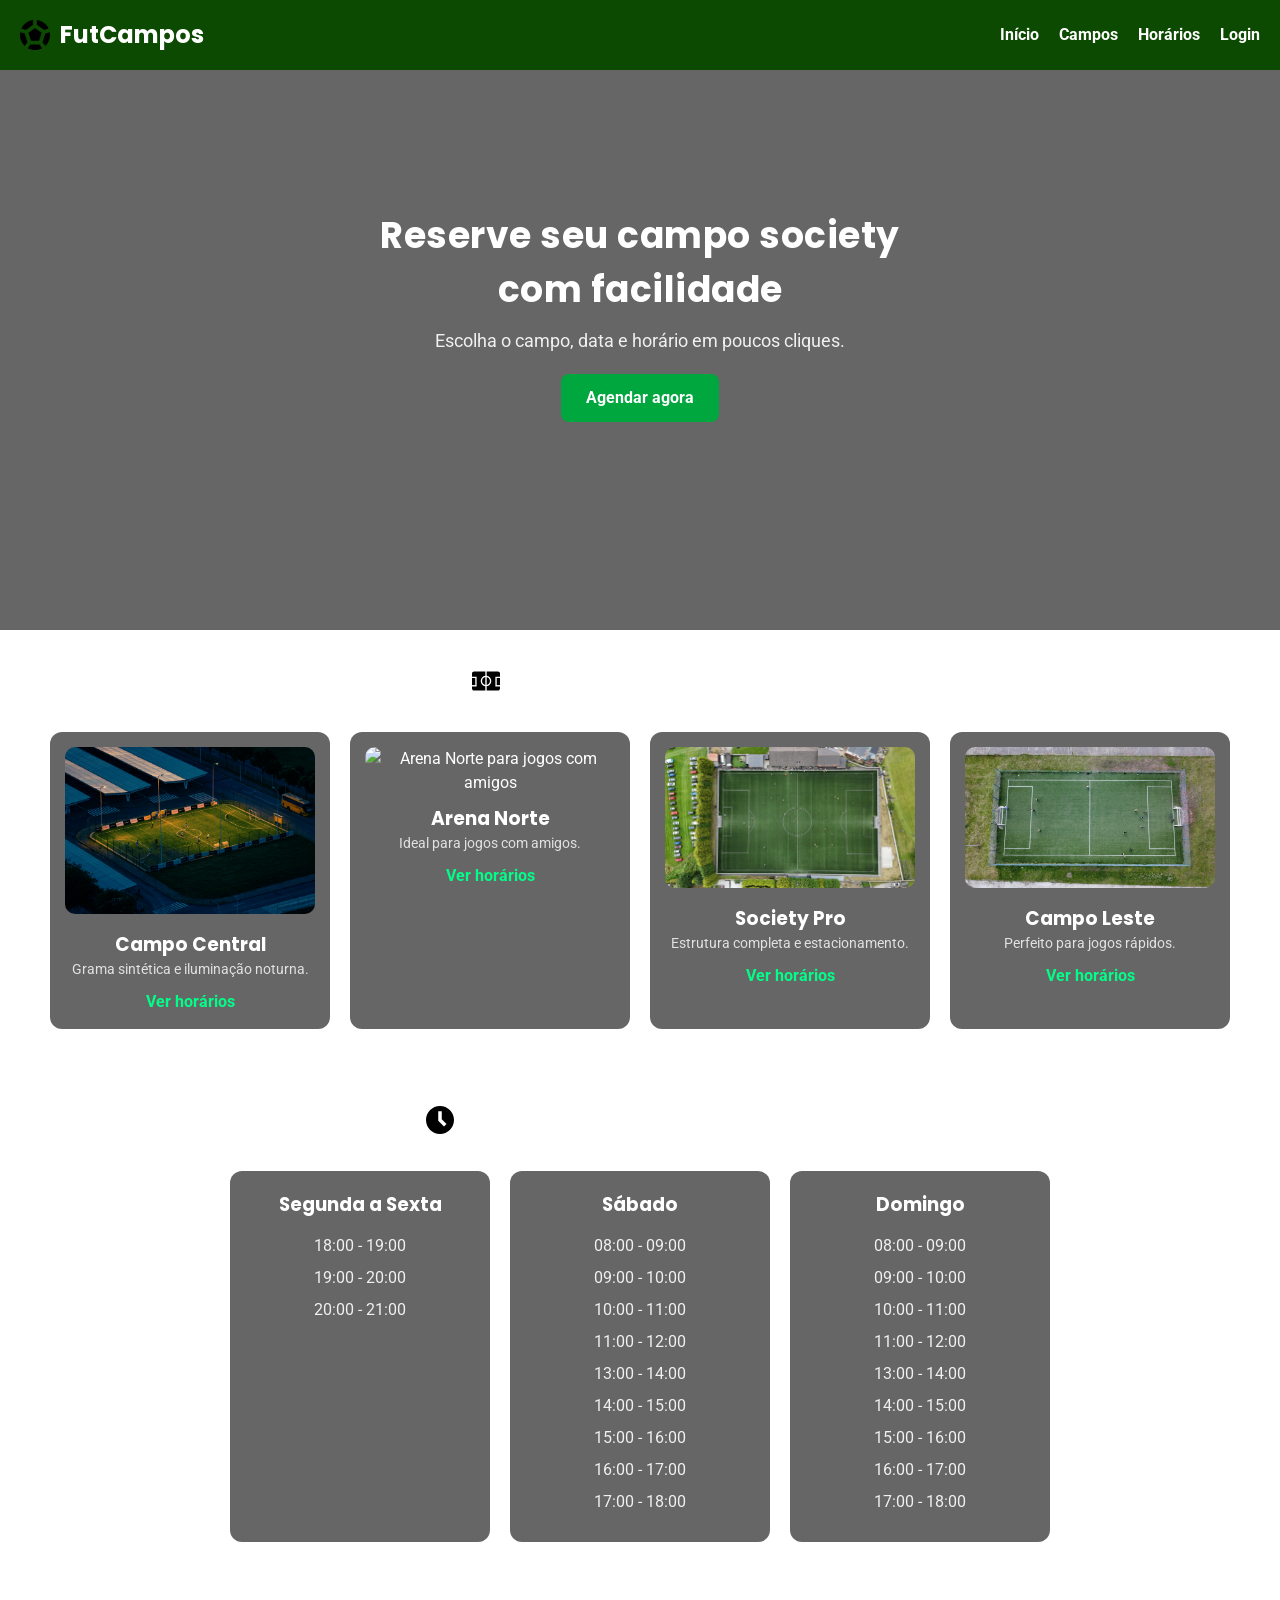
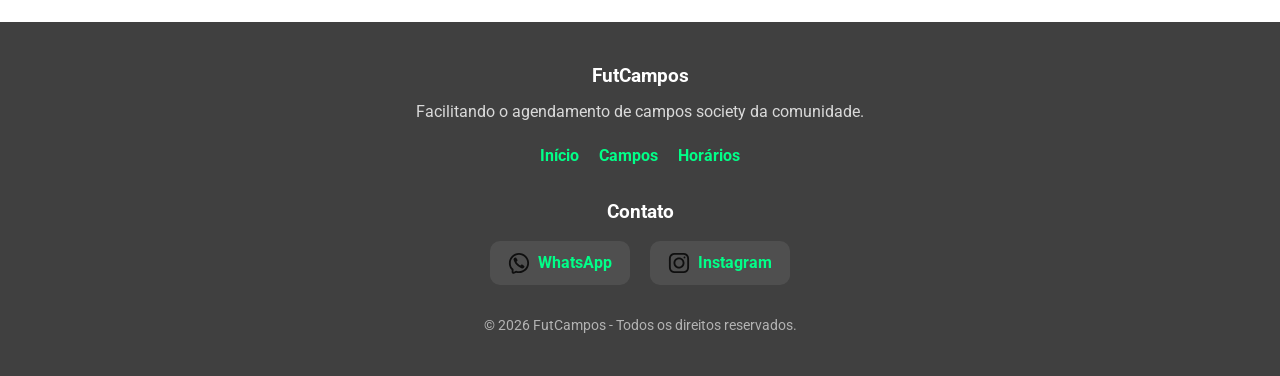
==== commit 8b88034f: "correções leves, configurações de botões, e imagens" ====
--- a/index.html
+++ b/index.html
@@ -47,7 +47,6 @@
     <!-- CONTEÚDO PRINCIPAL -->
     <main>
 
-        <!-- HERO -->
         <section class="hero" id="inicio">
 
             <h2>Reserve seu campo society com facilidade</h2>
@@ -56,10 +55,11 @@
                 Escolha o campo, data e horário em poucos cliques.
             </p>
 
-            <button>Agendar agora</button>
+            <a href="agendamento.html" class="btn-agendar">
+                Agendar agora
+            </a>
 
         </section>
-
         <!-- CAMPOS -->
         <section class="campos" id="campos">
 
@@ -131,7 +131,7 @@
                         Perfeito para jogos rápidos.
                     </p>
 
-                    <a href="#">Ver horários</a>
+                    <a href="#horarios">Ver horários</a>
 
                 </article>
 
--- a/css/style.css
+++ b/css/style.css
@@ -28,6 +28,7 @@
     font-family: 'Poppins', sans-serif;
 }
 
+
 /* ===================== */
 /* FUNDO */
 /* ===================== */
@@ -441,4 +442,32 @@
 .contato-links img {
     width: 22px;
     height: 22px;
+}
+html {
+    scroll-behavior: smooth;
+}
+.btn-agendar {
+    display: inline-block;
+
+    margin-top: 20px;
+    padding: 12px 25px;
+
+    border-radius: 8px;
+
+    background: #00a63e;
+    color: white;
+
+    font-size: 16px;
+    font-weight: bold;
+
+    text-decoration: none;
+
+    cursor: pointer;
+
+    transition: 0.2s;
+}
+
+.btn-agendar:hover {
+    transform: scale(1.05);
+    background: #008f35;
 }
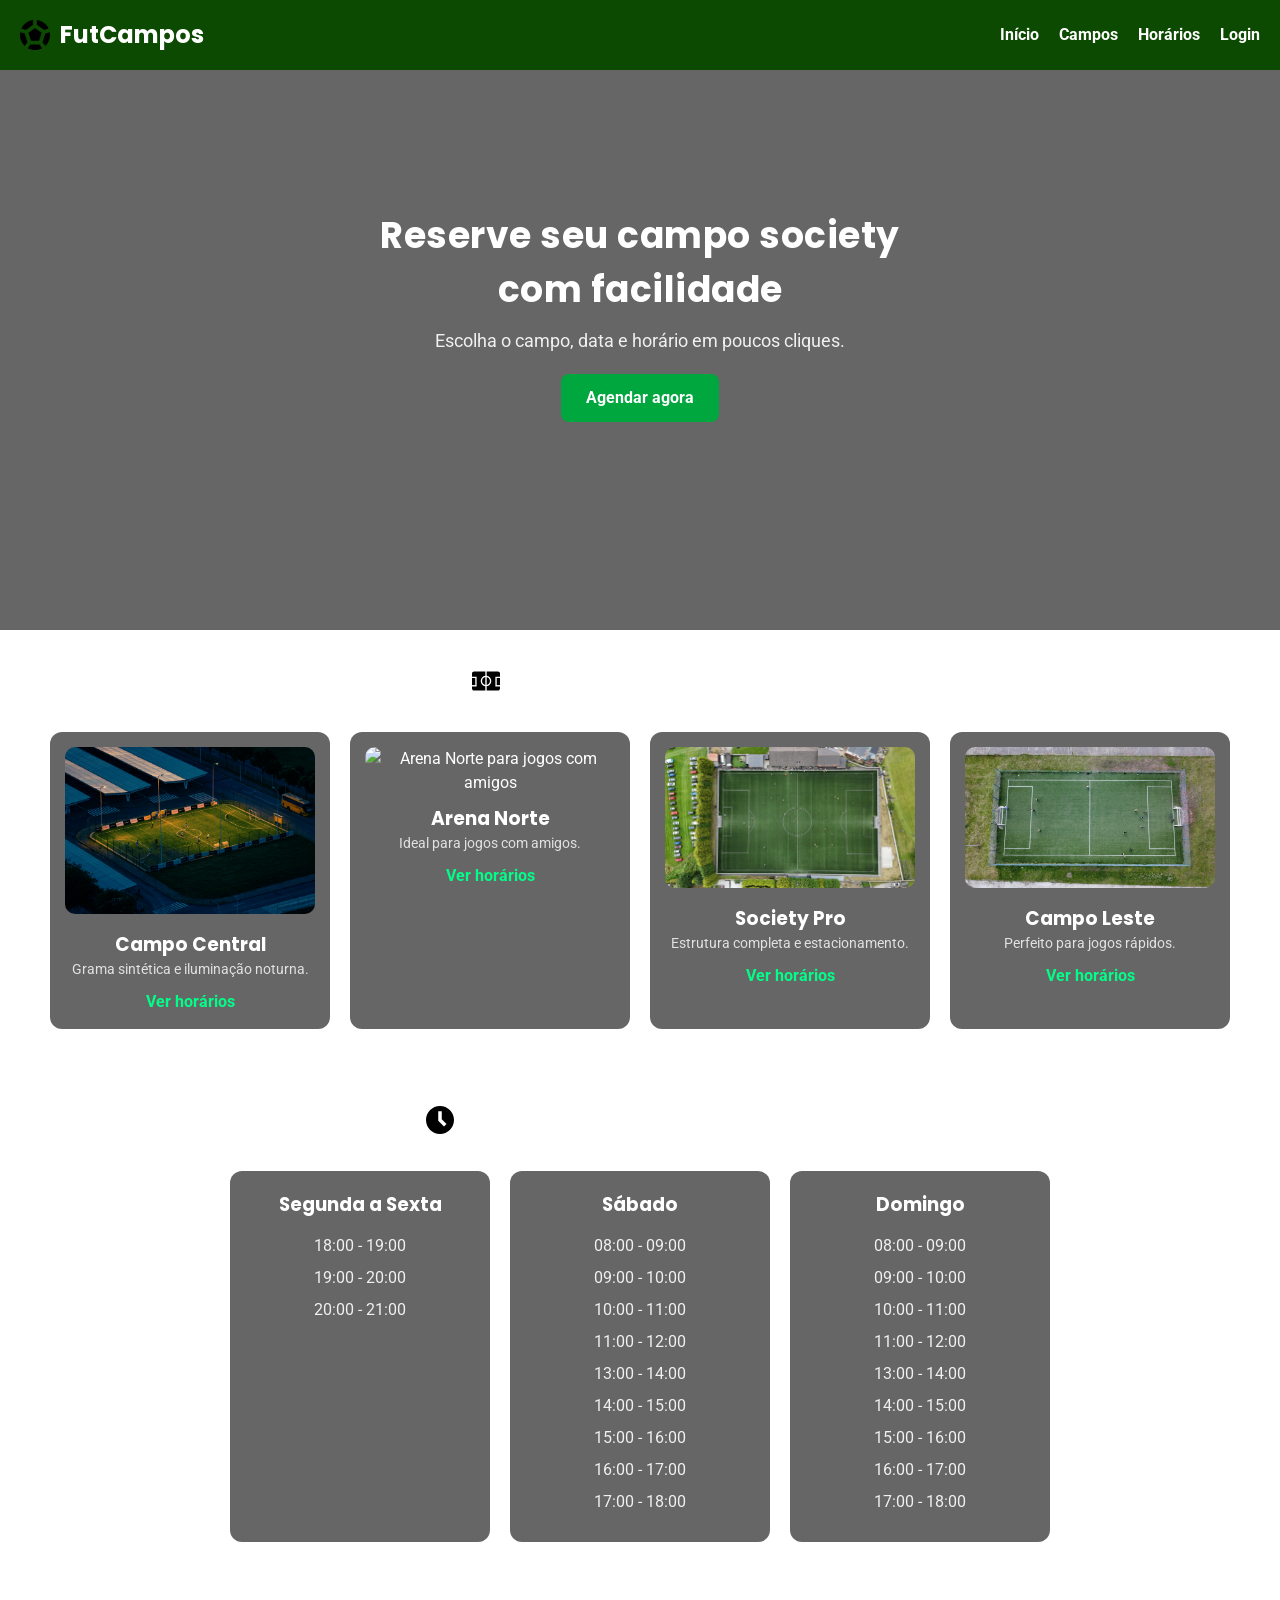
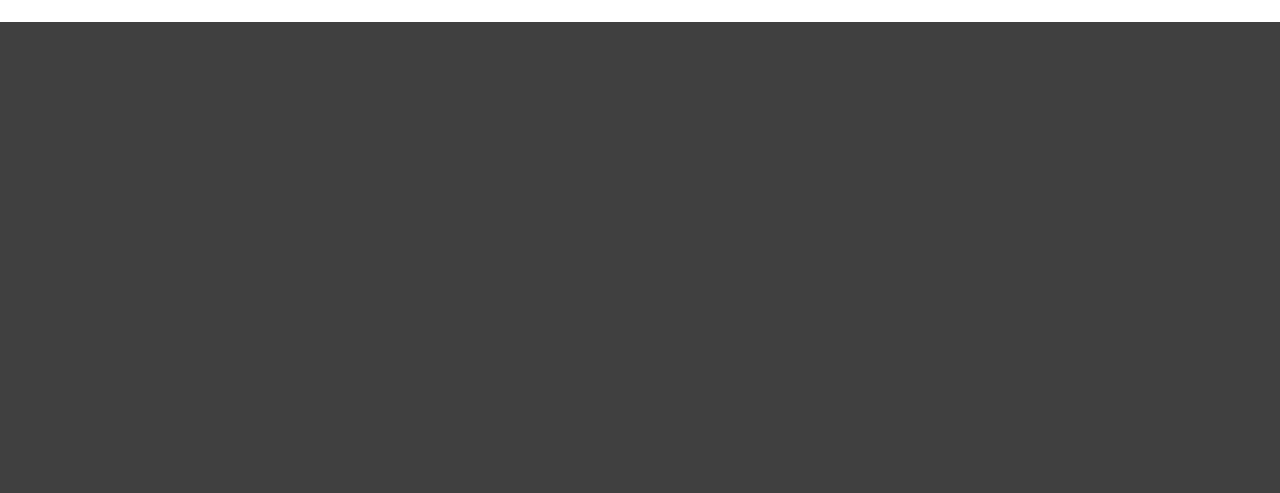
==== commit 49565464: "finalização com os links dos curriculos adicionados no footer" ====
--- a/index.html
+++ b/index.html
@@ -236,6 +236,35 @@
 
             </div>
 
+                        <!-- EQUIPE -->
+            <div class="footer-equipe">
+ 
+                <h3>Equipe</h3>
+ 
+                <div class="equipe-links">
+ 
+                    <a href="https://danielkh497.github.io/CurriculumVitae/"
+                       target="_blank">
+                        <span class="equipe-icone"></span>
+                        Daniel
+                    </a>
+ 
+                    <a href="https://lubruck.github.io/LucasBruck.github.io/"
+                       target="_blank">
+                        <span class="equipe-icone"></span>
+                        LucasBruck
+                    </a>
+ 
+                    <a href="https://yaronbuchler.github.io/curriculo/"
+                       target="_blank">
+                        <span class="equipe-icone"></span>
+                        Yaron 
+                    </a>
+ 
+                </div>
+ 
+            </div>
+
             <!-- CONTATO -->
             <div class="footer-contato">
 
--- a/css/style.css
+++ b/css/style.css
@@ -443,6 +443,46 @@
     width: 22px;
     height: 22px;
 }
+/* ===================== */
+/* EQUIPE FOOTER */
+/* ===================== */
+.footer-equipe {
+    margin-top: 30px;
+}
+ 
+.footer-equipe h3 {
+    margin-bottom: 15px;
+    font-family: 'Poppins', sans-serif;
+}
+ 
+.equipe-links {
+    display: flex;
+    justify-content: center;
+    gap: 16px;
+ 
+    flex-wrap: wrap;
+}
+ 
+.equipe-links a {
+    display: flex;
+    align-items: center;
+   
+ 
+    background: rgba(255, 255, 255, 0.08);
+ 
+    padding: 10px 18px;
+ 
+    border-radius: 10px;
+ 
+    transition: 0.3s;
+}
+ 
+.equipe-links a:hover {
+    transform: translateY(-3px);
+    background: rgba(255, 255, 255, 0.15);
+}
+ 
+
 html {
     scroll-behavior: smooth;
 }
